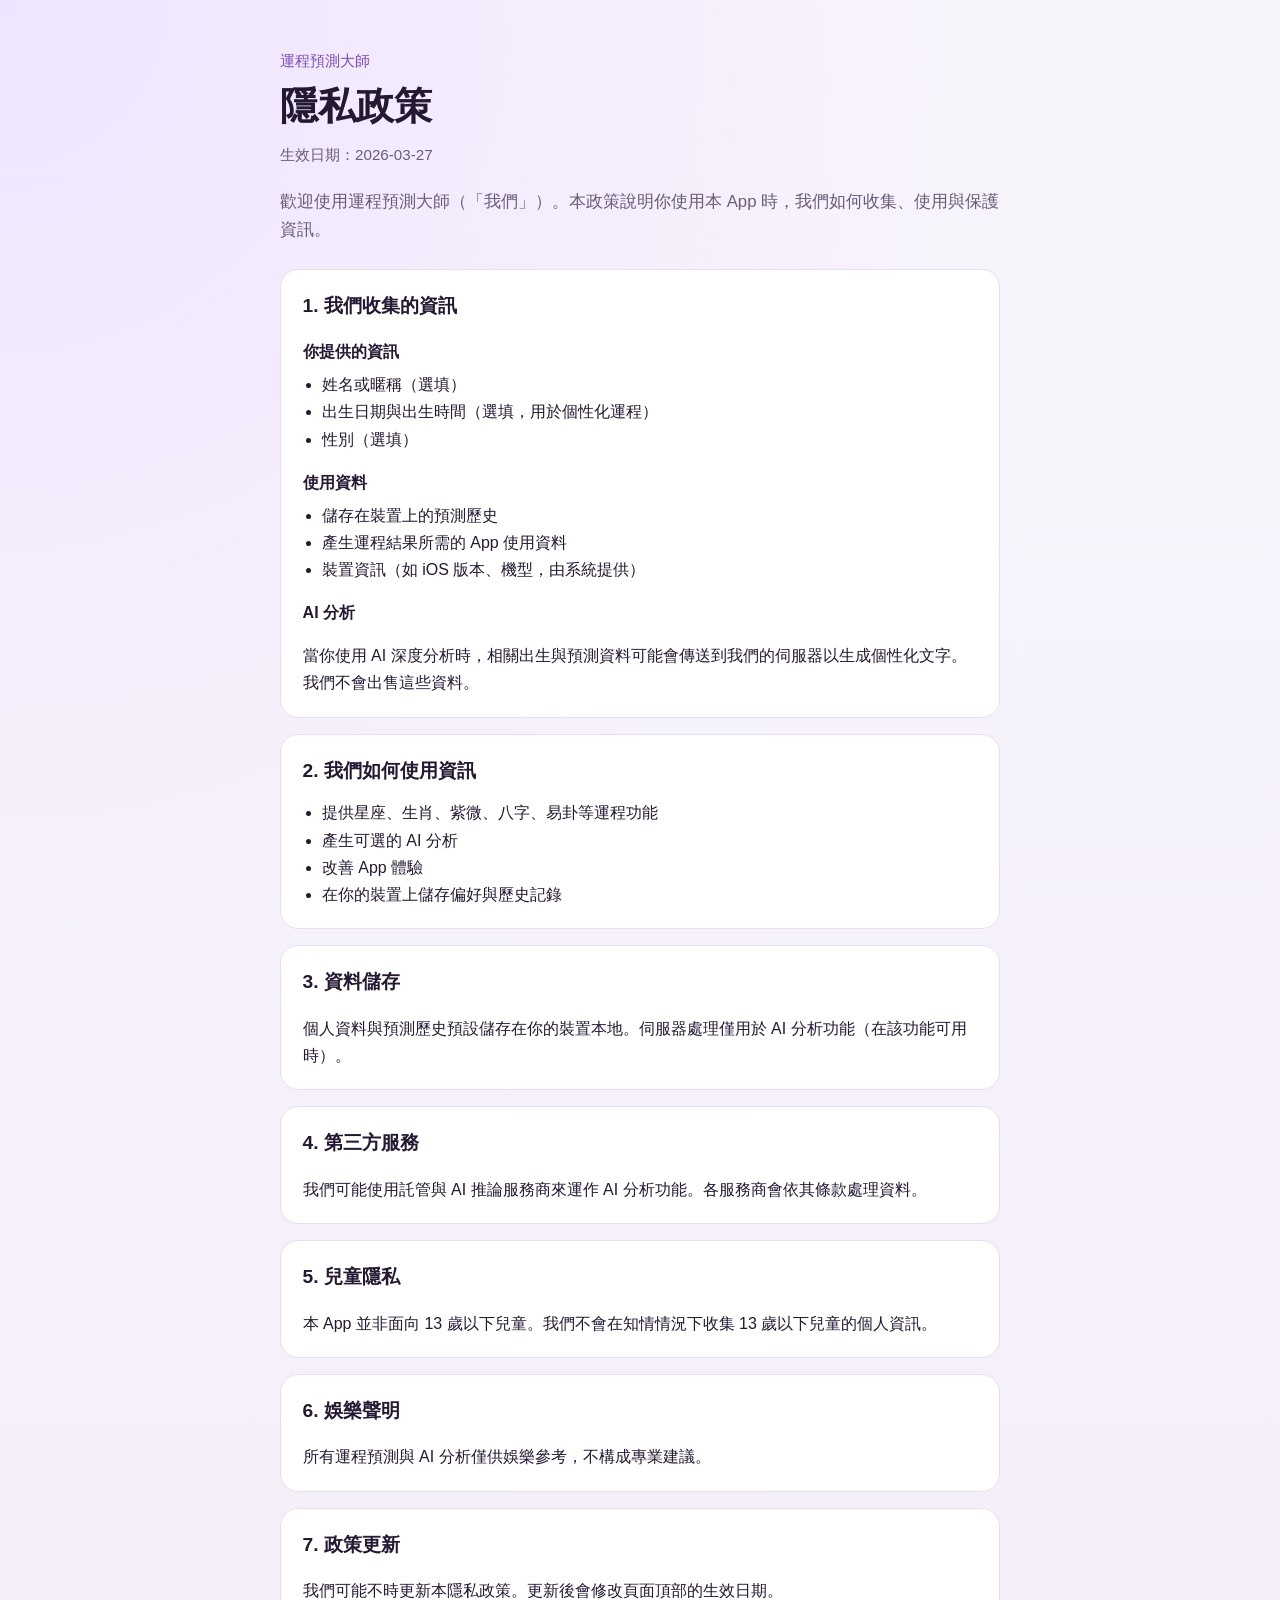
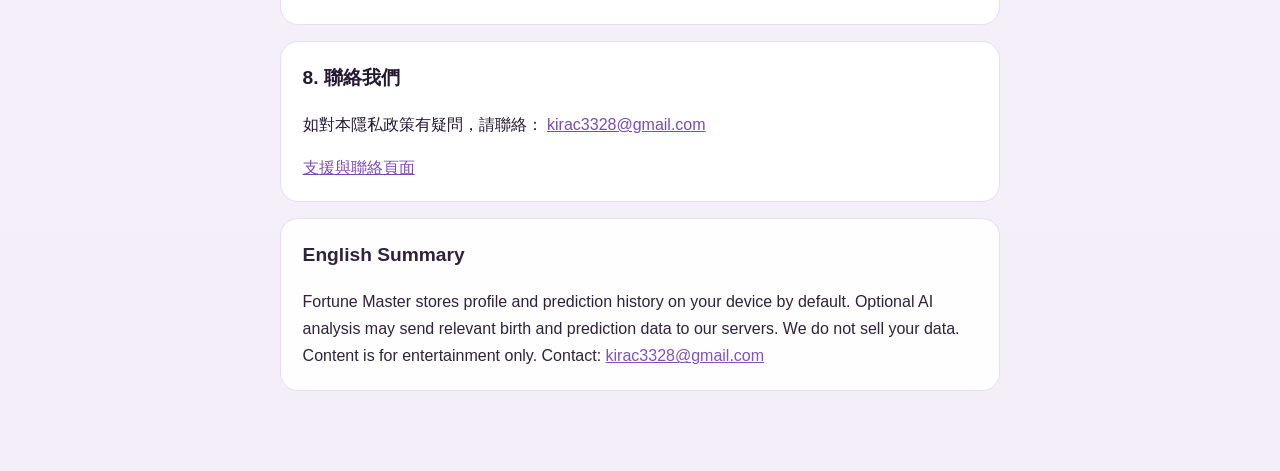
==== privacy.html @ 7d925c4a "Add public support and privacy pages for App Store." ====
<!DOCTYPE html>
<html lang="zh-Hant">
  <head>
    <meta charset="utf-8" />
    <meta name="viewport" content="width=device-width, initial-scale=1" />
    <title>隱私政策｜運程預測大師</title>
    <link rel="stylesheet" href="styles.css" />
  </head>
  <body>
    <main class="wrap">
      <p class="eyebrow"><a href="index.html">運程預測大師</a></p>
      <h1>隱私政策</h1>
      <p class="meta">生效日期：2026-03-27</p>
      <p class="lead">
        歡迎使用運程預測大師（「我們」）。本政策說明你使用本 App
        時，我們如何收集、使用與保護資訊。
      </p>

      <section class="card">
        <h2>1. 我們收集的資訊</h2>
        <h3>你提供的資訊</h3>
        <ul>
          <li>姓名或暱稱（選填）</li>
          <li>出生日期與出生時間（選填，用於個性化運程）</li>
          <li>性別（選填）</li>
        </ul>
        <h3>使用資料</h3>
        <ul>
          <li>儲存在裝置上的預測歷史</li>
          <li>產生運程結果所需的 App 使用資料</li>
          <li>裝置資訊（如 iOS 版本、機型，由系統提供）</li>
        </ul>
        <h3>AI 分析</h3>
        <p>
          當你使用 AI
          深度分析時，相關出生與預測資料可能會傳送到我們的伺服器以生成個性化文字。我們不會出售這些資料。
        </p>
      </section>

      <section class="card">
        <h2>2. 我們如何使用資訊</h2>
        <ul>
          <li>提供星座、生肖、紫微、八字、易卦等運程功能</li>
          <li>產生可選的 AI 分析</li>
          <li>改善 App 體驗</li>
          <li>在你的裝置上儲存偏好與歷史記錄</li>
        </ul>
      </section>

      <section class="card">
        <h2>3. 資料儲存</h2>
        <p>
          個人資料與預測歷史預設儲存在你的裝置本地。伺服器處理僅用於 AI
          分析功能（在該功能可用時）。
        </p>
      </section>

      <section class="card">
        <h2>4. 第三方服務</h2>
        <p>
          我們可能使用託管與 AI 推論服務商來運作 AI
          分析功能。各服務商會依其條款處理資料。
        </p>
      </section>

      <section class="card">
        <h2>5. 兒童隱私</h2>
        <p>
          本 App 並非面向 13 歲以下兒童。我們不會在知情情況下收集 13
          歲以下兒童的個人資訊。
        </p>
      </section>

      <section class="card">
        <h2>6. 娛樂聲明</h2>
        <p>所有運程預測與 AI 分析僅供娛樂參考，不構成專業建議。</p>
      </section>

      <section class="card">
        <h2>7. 政策更新</h2>
        <p>
          我們可能不時更新本隱私政策。更新後會修改頁面頂部的生效日期。
        </p>
      </section>

      <section class="card">
        <h2>8. 聯絡我們</h2>
        <p>
          如對本隱私政策有疑問，請聯絡：
          <a href="mailto:kirac3328@gmail.com">kirac3328@gmail.com</a>
        </p>
        <p><a href="support.html">支援與聯絡頁面</a></p>
      </section>

      <section class="card en">
        <h2>English Summary</h2>
        <p>
          Fortune Master stores profile and prediction history on your device by
          default. Optional AI analysis may send relevant birth and prediction
          data to our servers. We do not sell your data. Content is for
          entertainment only. Contact:
          <a href="mailto:kirac3328@gmail.com">kirac3328@gmail.com</a>
        </p>
      </section>
    </main>
  </body>
</html>
---- styles.css ----
:root {
  color-scheme: light;
  --bg: #f6f1fb;
  --ink: #241833;
  --muted: #6b5a7a;
  --card: #ffffff;
  --line: #e8ddf2;
  --accent: #7b4bb8;
}

* {
  box-sizing: border-box;
}

body {
  margin: 0;
  font-family: "PingFang TC", "Noto Sans TC", "Helvetica Neue", sans-serif;
  background:
    radial-gradient(circle at top left, #efe4ff 0%, transparent 40%),
    linear-gradient(180deg, #f8f4fc 0%, #f3eef8 100%);
  color: var(--ink);
  line-height: 1.7;
}

a {
  color: var(--accent);
}

.wrap {
  width: min(720px, calc(100% - 2rem));
  margin: 0 auto;
  padding: 3rem 0 4rem;
}

.eyebrow {
  margin: 0 0 0.5rem;
  color: var(--muted);
  font-size: 0.95rem;
}

.eyebrow a {
  text-decoration: none;
}

h1 {
  margin: 0 0 1rem;
  font-size: clamp(1.8rem, 4vw, 2.4rem);
  line-height: 1.25;
}

h2 {
  margin: 0 0 0.75rem;
  font-size: 1.2rem;
}

h3 {
  margin: 1rem 0 0.35rem;
  font-size: 1rem;
}

.lead,
.meta,
.note {
  color: var(--muted);
}

.lead {
  margin: 0 0 1.5rem;
  font-size: 1.05rem;
}

.meta {
  margin: -0.25rem 0 1.25rem;
  font-size: 0.95rem;
}

.links {
  display: flex;
  flex-wrap: wrap;
  gap: 0.75rem;
  margin-bottom: 1.5rem;
}

.links a {
  display: inline-block;
  padding: 0.8rem 1.1rem;
  border-radius: 999px;
  background: var(--accent);
  color: white;
  text-decoration: none;
  font-weight: 600;
}

.card {
  background: var(--card);
  border: 1px solid var(--line);
  border-radius: 18px;
  padding: 1.25rem 1.35rem;
  margin: 0 0 1rem;
}

.card ul {
  margin: 0.35rem 0 0;
  padding-left: 1.2rem;
}

.card p:last-child,
.card ul:last-child {
  margin-bottom: 0;
}

.en {
  opacity: 0.95;
}

.note {
  margin-top: 2rem;
  font-size: 0.95rem;
}
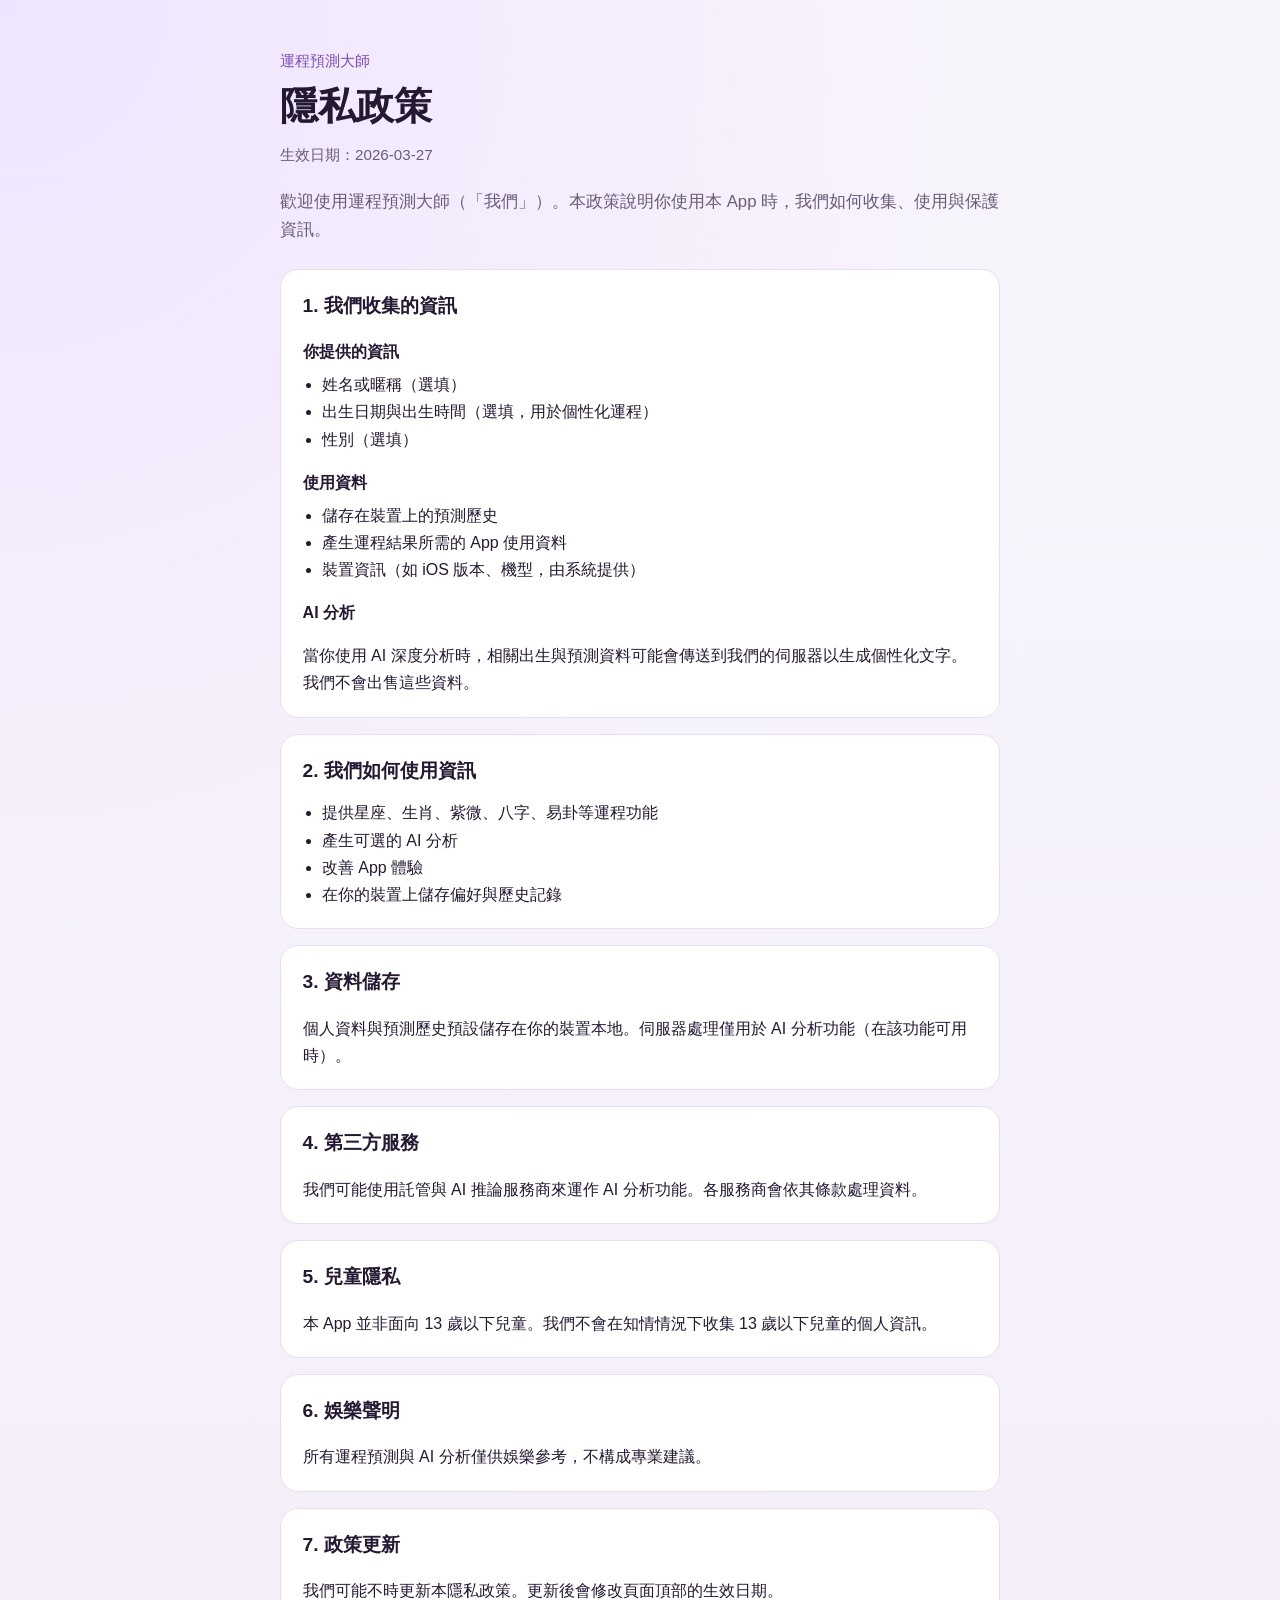
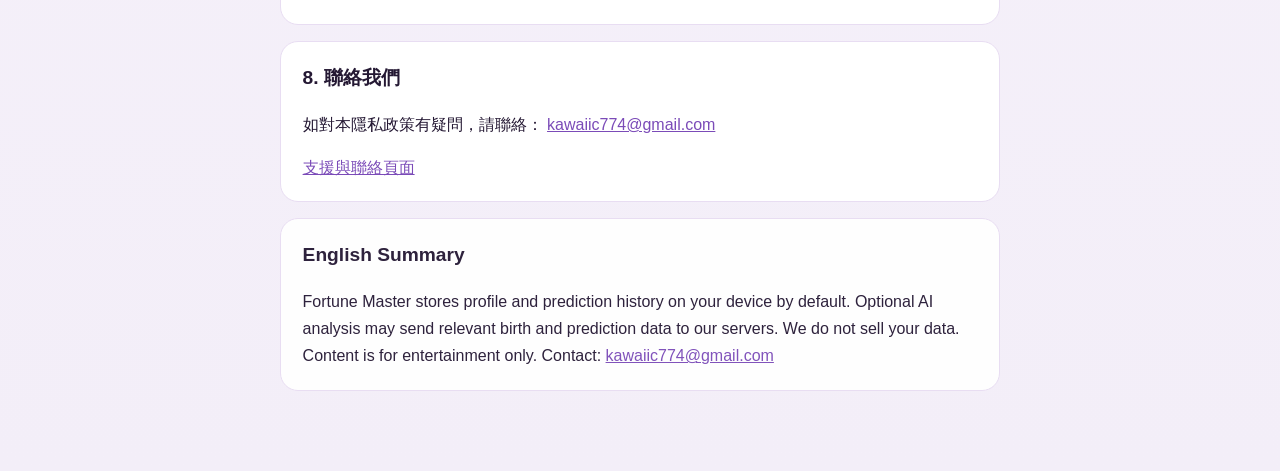
==== commit b7c0ca23: "Update support contact email to kawaiic774@gmail.com." ====
--- a/privacy.html
+++ b/privacy.html
@@ -87,7 +87,7 @@
         <h2>8. 聯絡我們</h2>
         <p>
           如對本隱私政策有疑問，請聯絡：
-          <a href="mailto:kirac3328@gmail.com">kirac3328@gmail.com</a>
+          <a href="mailto:kawaiic774@gmail.com">kawaiic774@gmail.com</a>
         </p>
         <p><a href="support.html">支援與聯絡頁面</a></p>
       </section>
@@ -99,7 +99,7 @@
           default. Optional AI analysis may send relevant birth and prediction
           data to our servers. We do not sell your data. Content is for
           entertainment only. Contact:
-          <a href="mailto:kirac3328@gmail.com">kirac3328@gmail.com</a>
+          <a href="mailto:kawaiic774@gmail.com">kawaiic774@gmail.com</a>
         </p>
       </section>
     </main>
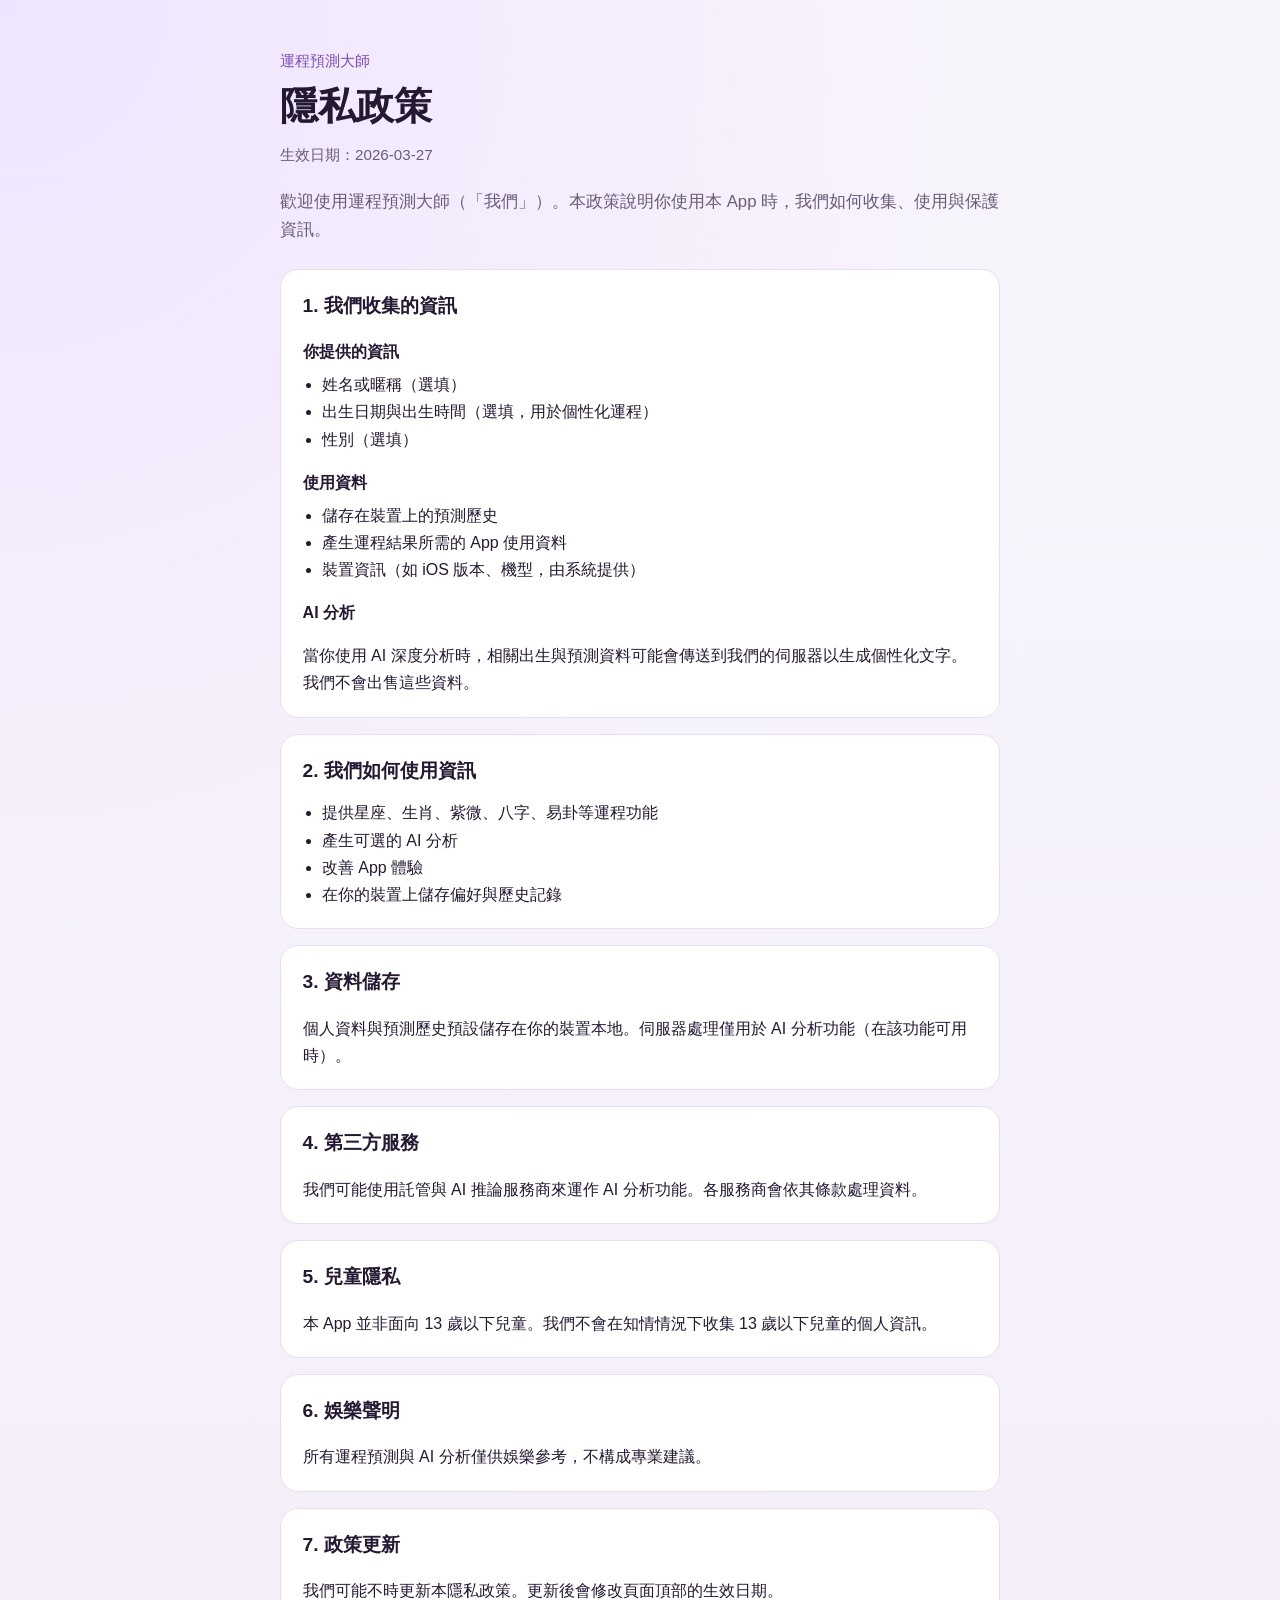
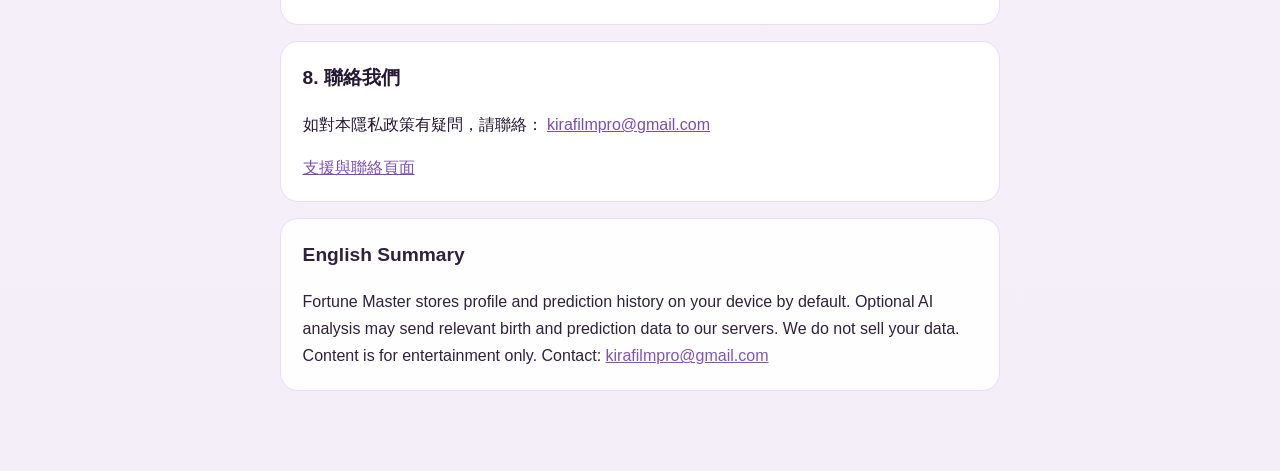
==== commit 8dd6e62a: "Update support contact email to kirafilmpro@gmail.com." ====
--- a/privacy.html
+++ b/privacy.html
@@ -87,7 +87,7 @@
         <h2>8. 聯絡我們</h2>
         <p>
           如對本隱私政策有疑問，請聯絡：
-          <a href="mailto:kawaiic774@gmail.com">kawaiic774@gmail.com</a>
+          <a href="mailto:kirafilmpro@gmail.com">kirafilmpro@gmail.com</a>
         </p>
         <p><a href="support.html">支援與聯絡頁面</a></p>
       </section>
@@ -99,7 +99,7 @@
           default. Optional AI analysis may send relevant birth and prediction
           data to our servers. We do not sell your data. Content is for
           entertainment only. Contact:
-          <a href="mailto:kawaiic774@gmail.com">kawaiic774@gmail.com</a>
+          <a href="mailto:kirafilmpro@gmail.com">kirafilmpro@gmail.com</a>
         </p>
       </section>
     </main>
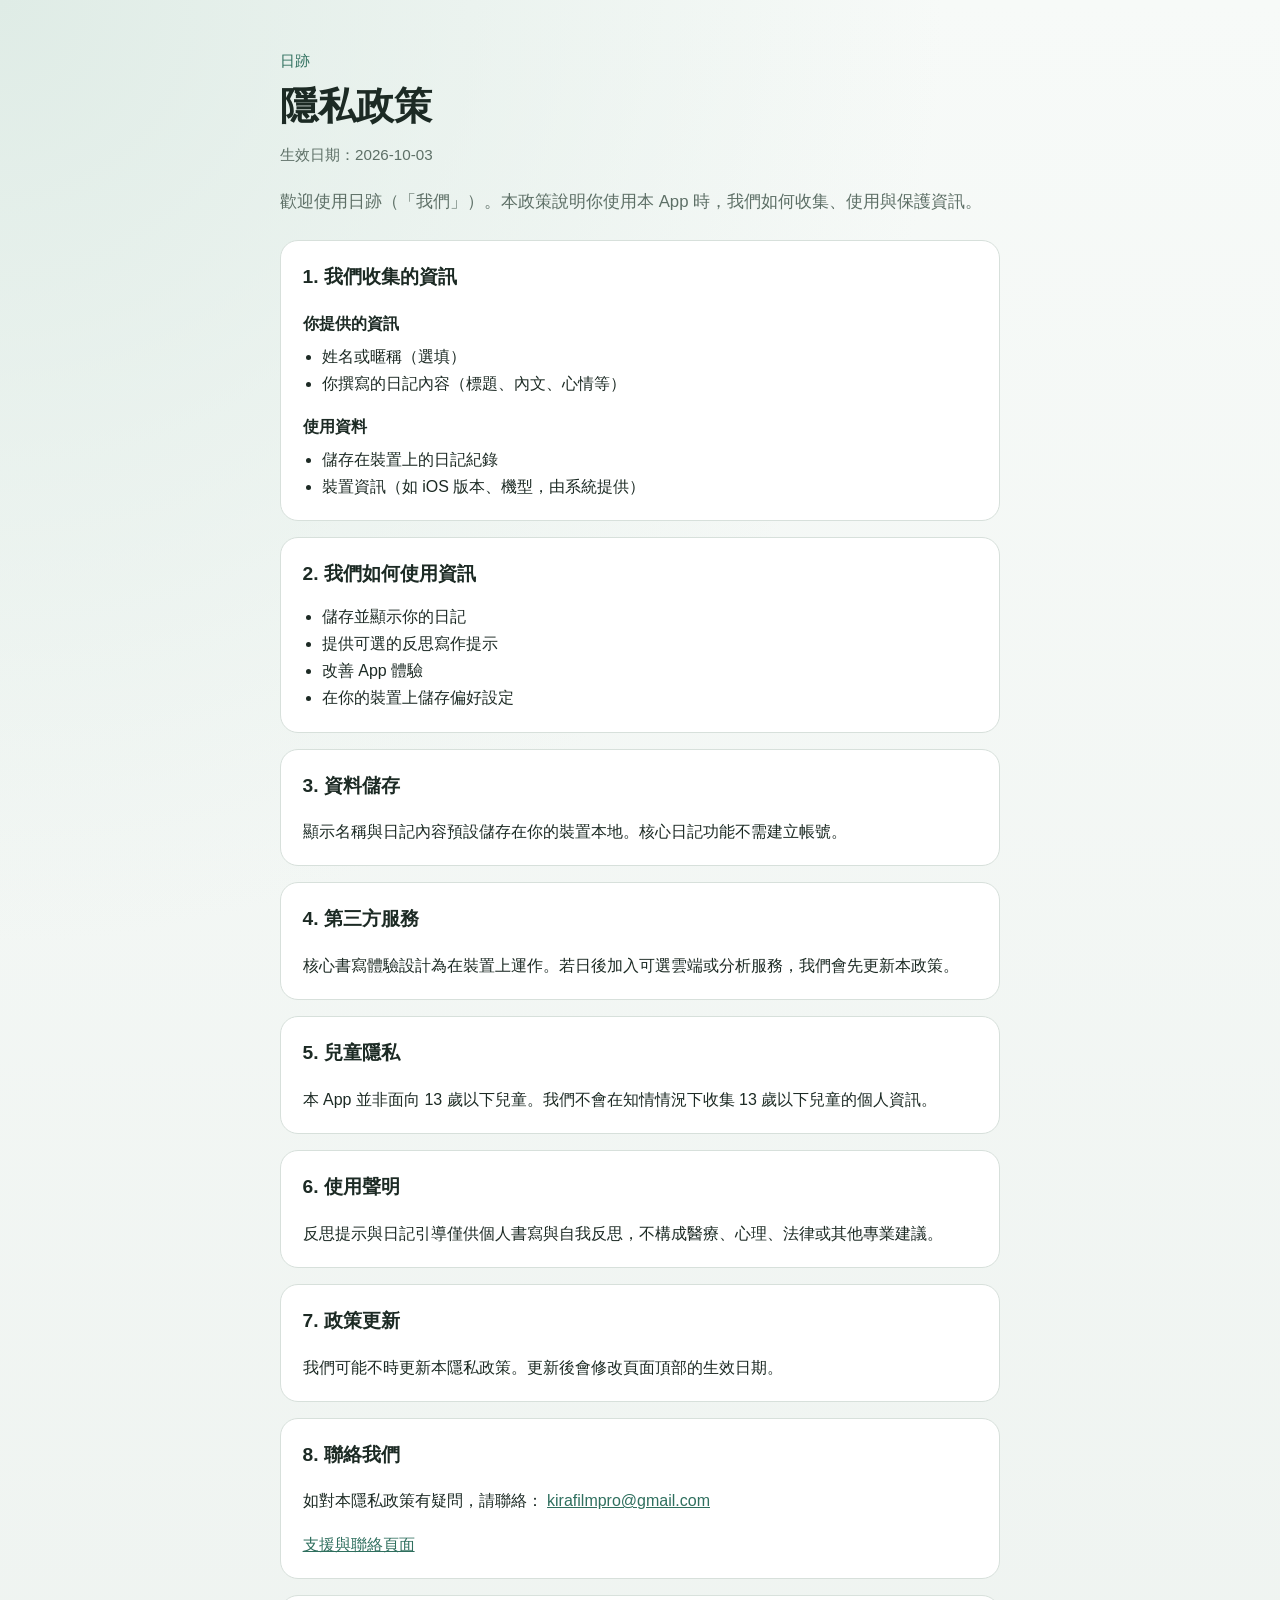
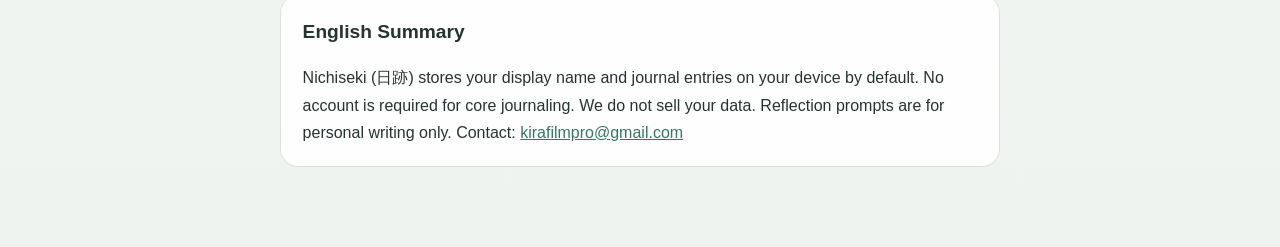
==== commit 211a441c: "Rebrand support site for 日跡 journal app Update privacy, support, and landing copy to journal-first p" ====
--- a/privacy.html
+++ b/privacy.html
@@ -3,16 +3,16 @@
   <head>
     <meta charset="utf-8" />
     <meta name="viewport" content="width=device-width, initial-scale=1" />
-    <title>隱私政策｜運程預測大師</title>
+    <title>隱私政策｜日跡</title>
     <link rel="stylesheet" href="styles.css" />
   </head>
   <body>
     <main class="wrap">
-      <p class="eyebrow"><a href="index.html">運程預測大師</a></p>
+      <p class="eyebrow"><a href="index.html">日跡</a></p>
       <h1>隱私政策</h1>
-      <p class="meta">生效日期：2026-03-27</p>
+      <p class="meta">生效日期：2026-10-03</p>
       <p class="lead">
-        歡迎使用運程預測大師（「我們」）。本政策說明你使用本 App
+        歡迎使用日跡（「我們」）。本政策說明你使用本 App
         時，我們如何收集、使用與保護資訊。
       </p>
 
@@ -21,45 +21,36 @@
         <h3>你提供的資訊</h3>
         <ul>
           <li>姓名或暱稱（選填）</li>
-          <li>出生日期與出生時間（選填，用於個性化運程）</li>
-          <li>性別（選填）</li>
+          <li>你撰寫的日記內容（標題、內文、心情等）</li>
         </ul>
         <h3>使用資料</h3>
         <ul>
-          <li>儲存在裝置上的預測歷史</li>
-          <li>產生運程結果所需的 App 使用資料</li>
+          <li>儲存在裝置上的日記紀錄</li>
           <li>裝置資訊（如 iOS 版本、機型，由系統提供）</li>
         </ul>
-        <h3>AI 分析</h3>
-        <p>
-          當你使用 AI
-          深度分析時，相關出生與預測資料可能會傳送到我們的伺服器以生成個性化文字。我們不會出售這些資料。
-        </p>
       </section>
 
       <section class="card">
         <h2>2. 我們如何使用資訊</h2>
         <ul>
-          <li>提供星座、生肖、紫微、八字、易卦等運程功能</li>
-          <li>產生可選的 AI 分析</li>
+          <li>儲存並顯示你的日記</li>
+          <li>提供可選的反思寫作提示</li>
           <li>改善 App 體驗</li>
-          <li>在你的裝置上儲存偏好與歷史記錄</li>
+          <li>在你的裝置上儲存偏好設定</li>
         </ul>
       </section>
 
       <section class="card">
         <h2>3. 資料儲存</h2>
         <p>
-          個人資料與預測歷史預設儲存在你的裝置本地。伺服器處理僅用於 AI
-          分析功能（在該功能可用時）。
+          顯示名稱與日記內容預設儲存在你的裝置本地。核心日記功能不需建立帳號。
         </p>
       </section>
 
       <section class="card">
         <h2>4. 第三方服務</h2>
         <p>
-          我們可能使用託管與 AI 推論服務商來運作 AI
-          分析功能。各服務商會依其條款處理資料。
+          核心書寫體驗設計為在裝置上運作。若日後加入可選雲端或分析服務，我們會先更新本政策。
         </p>
       </section>
 
@@ -72,8 +63,10 @@
       </section>
 
       <section class="card">
-        <h2>6. 娛樂聲明</h2>
-        <p>所有運程預測與 AI 分析僅供娛樂參考，不構成專業建議。</p>
+        <h2>6. 使用聲明</h2>
+        <p>
+          反思提示與日記引導僅供個人書寫與自我反思，不構成醫療、心理、法律或其他專業建議。
+        </p>
       </section>
 
       <section class="card">
@@ -95,10 +88,10 @@
       <section class="card en">
         <h2>English Summary</h2>
         <p>
-          Fortune Master stores profile and prediction history on your device by
-          default. Optional AI analysis may send relevant birth and prediction
-          data to our servers. We do not sell your data. Content is for
-          entertainment only. Contact:
+          Nichiseki (日跡) stores your display name and journal entries on your
+          device by default. No account is required for core journaling. We do
+          not sell your data. Reflection prompts are for personal writing only.
+          Contact:
           <a href="mailto:kirafilmpro@gmail.com">kirafilmpro@gmail.com</a>
         </p>
       </section>
--- a/styles.css
+++ b/styles.css
@@ -1,11 +1,11 @@
 :root {
   color-scheme: light;
-  --bg: #f6f1fb;
-  --ink: #241833;
-  --muted: #6b5a7a;
+  --bg: #f3f6f4;
+  --ink: #1c2a24;
+  --muted: #5d6f66;
   --card: #ffffff;
-  --line: #e8ddf2;
-  --accent: #7b4bb8;
+  --line: #d7e0db;
+  --accent: #2f6f5e;
 }
 
 * {
@@ -16,8 +16,8 @@
   margin: 0;
   font-family: "PingFang TC", "Noto Sans TC", "Helvetica Neue", sans-serif;
   background:
-    radial-gradient(circle at top left, #efe4ff 0%, transparent 40%),
-    linear-gradient(180deg, #f8f4fc 0%, #f3eef8 100%);
+    radial-gradient(circle at top left, #dfece6 0%, transparent 42%),
+    linear-gradient(180deg, #f7faf8 0%, #eef3f0 100%);
   color: var(--ink);
   line-height: 1.7;
 }
